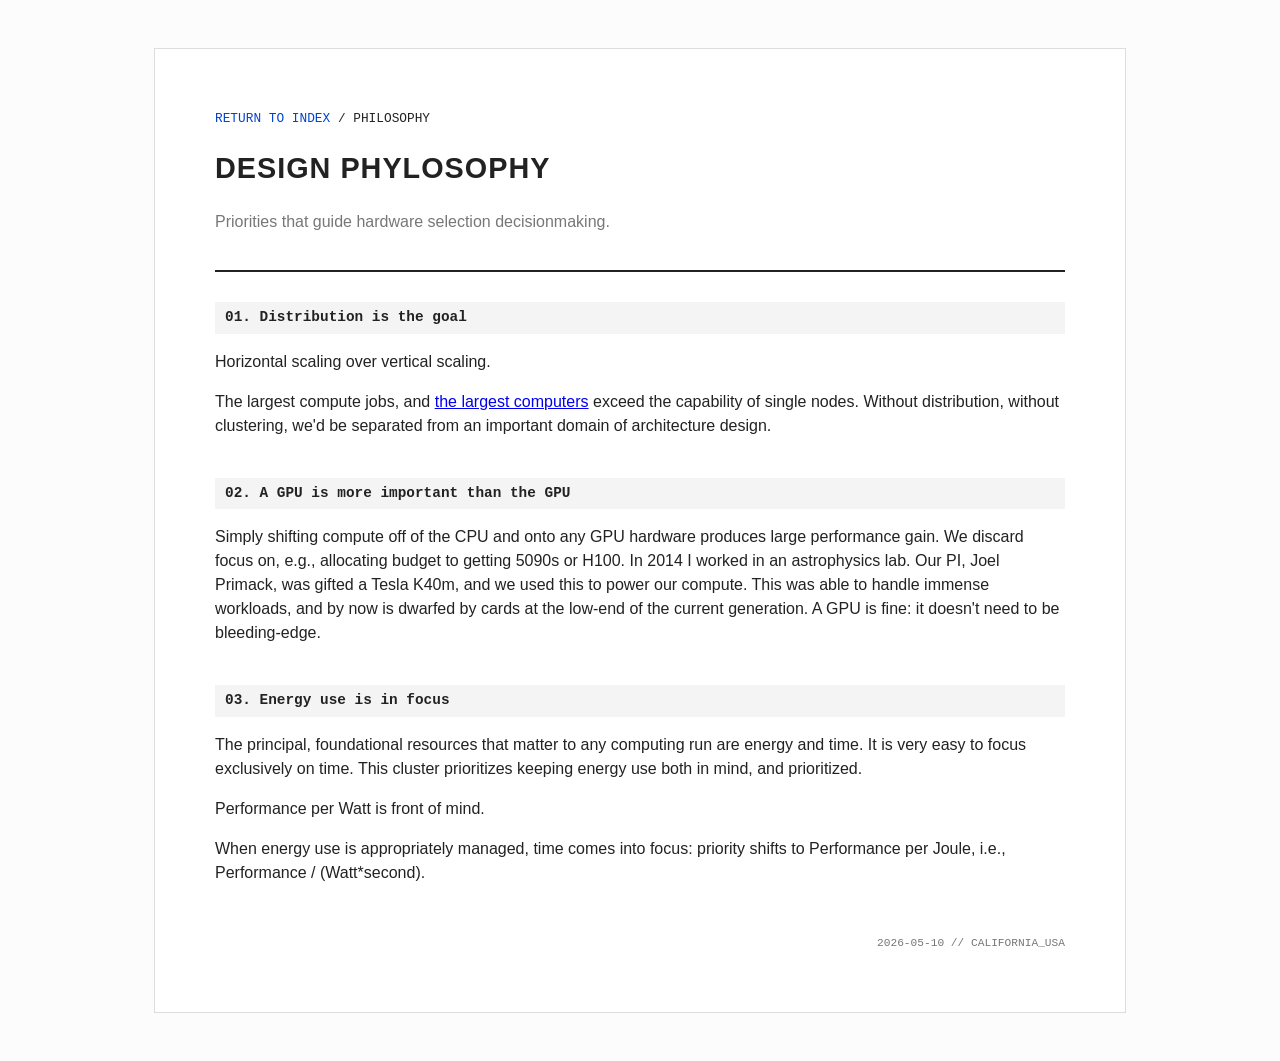
==== design_philosophy.html @ a4b49c40 "Copy for design philosophy page" ====
<!DOCTYPE html>
<html lang="en">
<head>
    <meta charset="UTF-8">
    <meta name="viewport" content="width=device-width, initial-scale=1.0">
    <title>HPC Lab | System Inventory</title>
    <style>
        :root {
            --paper: #ffffff;
            --ink: #222222;
            --muted: #777777;
            --rule: #eeeeee;
            --accent: #0044cc;
            --font-mono: "SFMono-Regular", Consolas, "Liberation Mono", Menlo, monospace;
            --font-sans: "Helvetica Neue", Helvetica, Arial, sans-serif;
        }

        body {
            background: #fcfcfc;
            color: var(--ink);
            font-family: var(--font-sans);
            padding: 40px 20px;
            line-height: 1.5;
        }

        .wrapper {
            max-width: 850px;
            margin: 0 auto;
            background: var(--paper);
            padding: 60px;
            border: 1px solid #ddd;
        }

        header {
            border-bottom: 2px solid var(--ink);
            margin-bottom: 30px;
            padding-bottom: 20px;
        }

        .breadcrumb {
            font-family: var(--font-mono);
            font-size: 0.8rem;
            margin-bottom: 10px;
        }

        .breadcrumb a { color: var(--accent); text-decoration: none; }

        h1 { font-size: 1.8rem; text-transform: uppercase; letter-spacing: 1px; }

        .specs-section { margin-bottom: 40px; }
        
        h2 {
            font-family: var(--font-mono);
            font-size: 0.9rem;
            background: #f4f4f4;
            padding: 5px 10px;
            margin-bottom: 15px;
        }

        table {
            width: 100%;
            border-collapse: collapse;
            font-size: 0.9rem;
            margin-bottom: 20px;
        }

        th {
            text-align: left;
            font-family: var(--font-mono);
            font-size: 0.75rem;
            color: var(--muted);
            border-bottom: 1px solid var(--ink);
            padding: 10px;
        }

        td {
            padding: 12px 10px;
            border-bottom: 1px solid var(--rule);
            vertical-align: top;
        }

        .node-id { font-family: var(--font-mono); font-weight: bold; }
        .tech-detail { color: var(--muted); font-size: 0.85rem; }

        footer {
            margin-top: 50px;
            font-family: var(--font-mono);
            font-size: 0.7rem;
            color: var(--muted);
            text-align: right;
        }
    </style>
</head>
<body>

<div class="wrapper">
    <div class="breadcrumb">
        <a href="index.html">RETURN TO INDEX</a> / PHILOSOPHY
    </div>

    <header>
        <h1>Design Phylosophy</h1>
        <p style="color: var(--muted);">Priorities that guide hardware selection decisionmaking.</p>
    </header>

    <section class="specs-section">
        <h2>01. Distribution is the goal</h2>
        <p>Horizontal scaling over vertical scaling. </p>
        <p>The largest compute jobs, and <a href="https://www.top500.org/">the largest computers</a> exceed the capability of single nodes. Without distribution, without clustering, we'd be separated from an important domain of architecture design.</p>
    </section>

    <section class="specs-section">
        <h2>02. A GPU is more important than the GPU</h2>
        <p>Simply shifting compute off of the CPU and onto any GPU hardware produces large performance gain. We discard focus on, e.g., allocating budget to getting 5090s or H100. In 2014 I worked in an astrophysics lab. Our PI, Joel Primack, was gifted a Tesla K40m, and we used this to power our compute. This was able to handle immense workloads, and by now is dwarfed by cards at the low-end of the current generation. A GPU is fine: it doesn't need to be bleeding-edge.</p>
    </section>

    <section class="specs-section">
        <h2>03. Energy use is in focus</h2>
        <p>The principal, foundational resources that matter to any computing run are energy and time. It is very easy to focus exclusively on time. This cluster prioritizes keeping energy use both in mind, and prioritized.</p>
        <p>Performance per Watt is front of mind.</p>
        <p>When energy use is appropriately managed, time comes into focus: priority shifts to Performance per Joule, i.e., Performance / (Watt*second).</p>
    </section>

    <footer>
        2026-05-10 // CALIFORNIA_USA
    </footer>
</div>

</body>
</html>
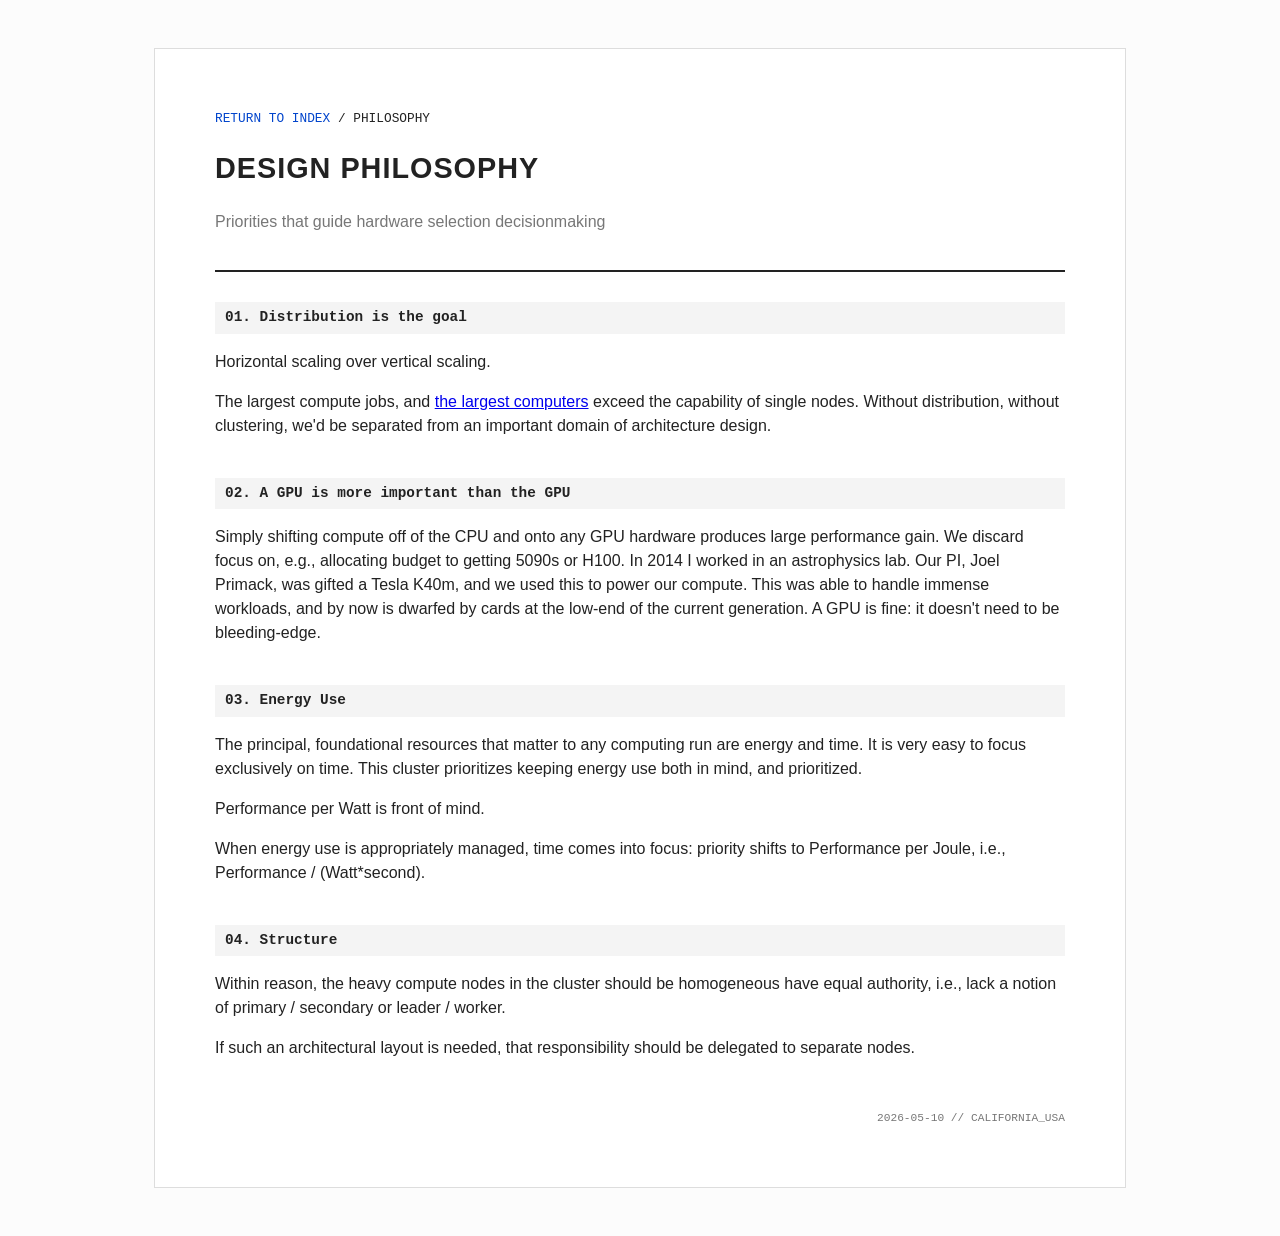
==== commit 9423a90d: "Words and polish" ====
--- a/design_philosophy.html
+++ b/design_philosophy.html
@@ -99,8 +99,8 @@
     </div>
 
     <header>
-        <h1>Design Phylosophy</h1>
-        <p style="color: var(--muted);">Priorities that guide hardware selection decisionmaking.</p>
+        <h1>Design Philosophy</h1>
+        <p style="color: var(--muted);">Priorities that guide hardware selection decisionmaking</p>
     </header>
 
     <section class="specs-section">
@@ -115,10 +115,16 @@
     </section>
 
     <section class="specs-section">
-        <h2>03. Energy use is in focus</h2>
+        <h2>03. Energy Use</h2>
         <p>The principal, foundational resources that matter to any computing run are energy and time. It is very easy to focus exclusively on time. This cluster prioritizes keeping energy use both in mind, and prioritized.</p>
         <p>Performance per Watt is front of mind.</p>
         <p>When energy use is appropriately managed, time comes into focus: priority shifts to Performance per Joule, i.e., Performance / (Watt*second).</p>
+    </section>
+
+    <section class="specs-section">
+        <h2>04. Structure</h2>
+        <p>Within reason, the heavy compute nodes in the cluster should be homogeneous have equal authority, i.e., lack a notion of primary / secondary or leader / worker.</p>
+        <p>If such an architectural layout is needed, that responsibility should be delegated to separate nodes.</p>
     </section>
 
     <footer>
